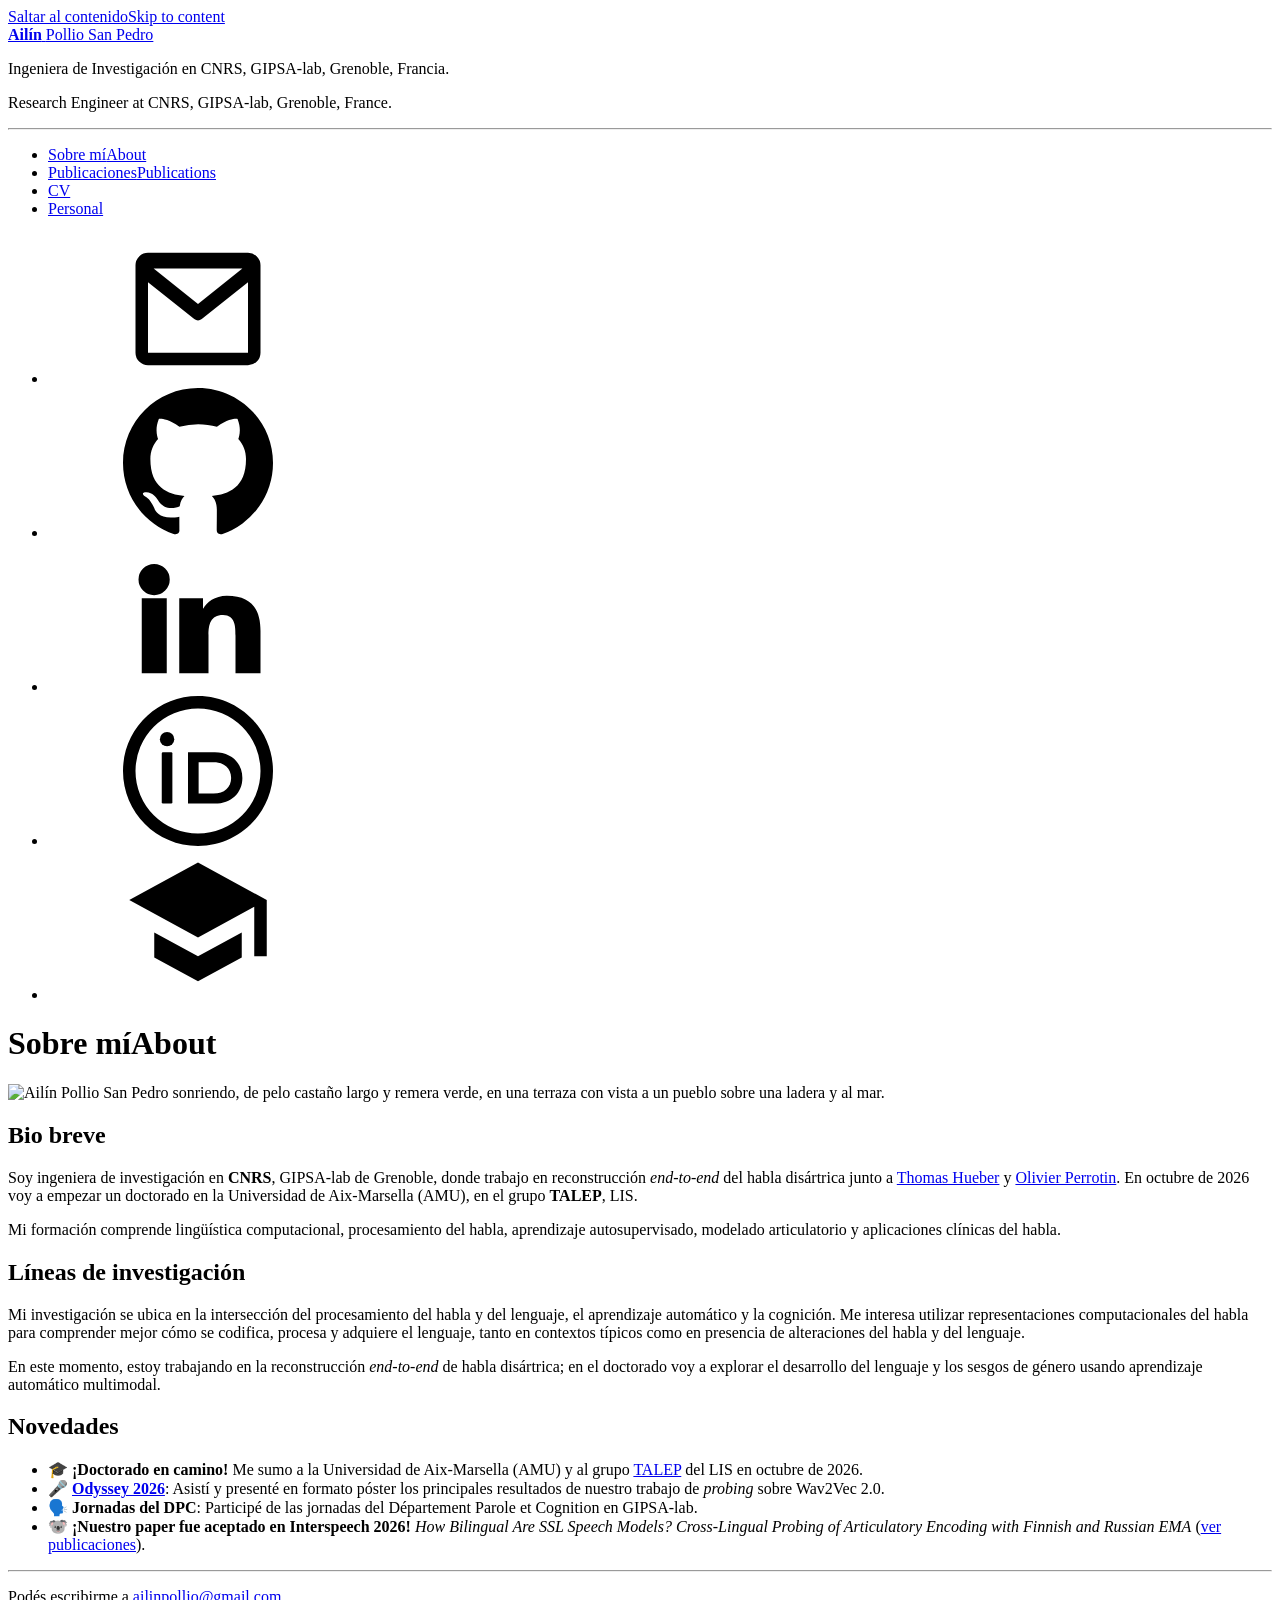
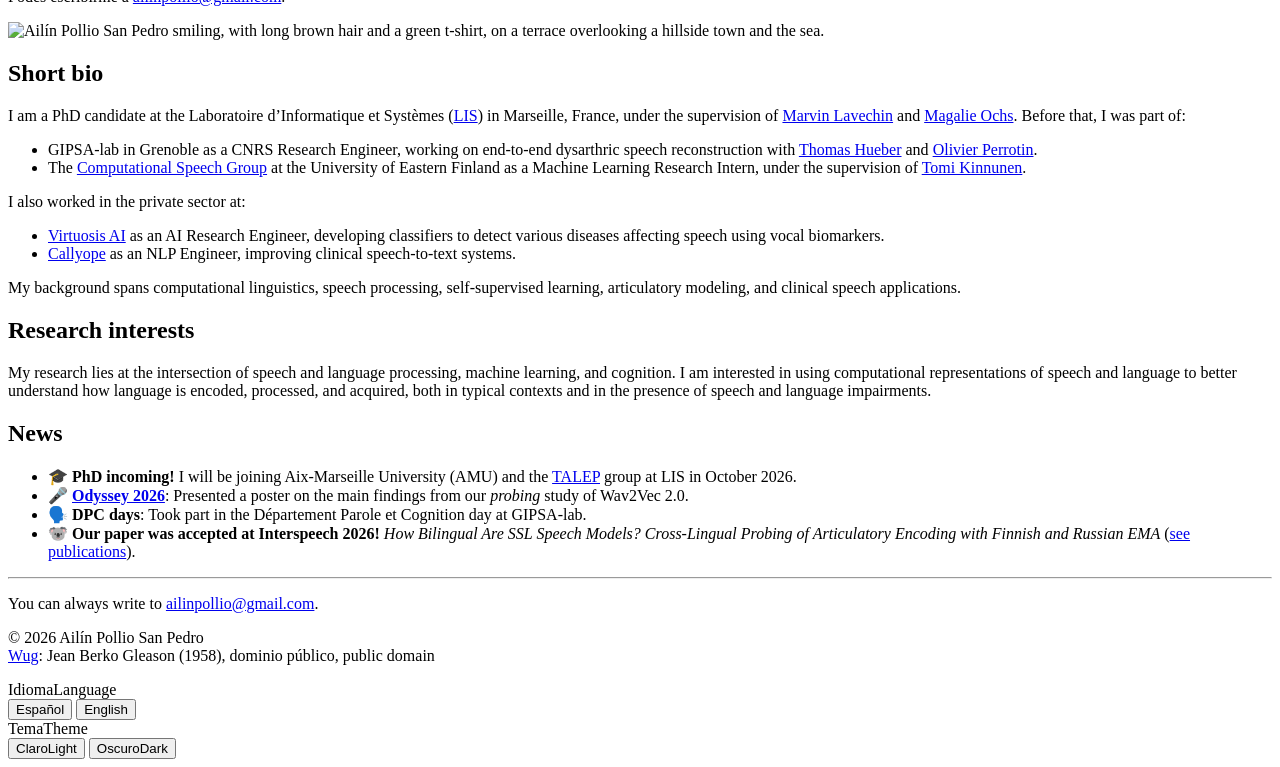
==== index.html @ 66e45747 "Update bio" ====
<!doctype html>
<html lang="es" data-lang="es">
<head>
<meta charset="utf-8">
<meta name="viewport" content="width=device-width, initial-scale=1">
<title data-es="Ailín Pollio San Pedro" data-en="Ailín Pollio San Pedro">Ailín Pollio San Pedro</title>
<meta name="description"
      data-es="Ingeniera de investigación en el CNRS (GIPSA-lab, Grenoble). Trabajo en procesamiento del habla, modelos autosupervisados y lingüística clínica."
      data-en="Research engineer at CNRS (GIPSA-lab, Grenoble). I work on speech processing, self-supervised models and clinical linguistics."
      content="Ingeniera de investigación en el CNRS (GIPSA-lab, Grenoble). Trabajo en procesamiento del habla, modelos autosupervisados y lingüística clínica.">
<link rel="icon" href="assets/img/favicon.svg" type="image/svg+xml">

<meta property="og:type" content="website">
<meta property="og:title" content="Ailín Pollio San Pedro">
<meta property="og:description" content="Ingeniera de investigación en el CNRS (GIPSA-lab, Grenoble). Trabajo en procesamiento del habla, modelos autosupervisados y lingüística clínica.">
<meta property="og:url" content="https://ailinpollio.github.io/">
<meta name="twitter:card" content="summary">

<link rel="canonical" href="https://ailinpollio.github.io/">

<script type="application/ld+json">
{
  "@context": "https://schema.org",
  "@type": "Person",
  "name": "Ailín Pollio San Pedro",
  "alternateName": ["Ailin Pollio San Pedro", "Ailín Pollio", "Pollio San Pedro, A."],
  "url": "https://ailinpollio.github.io/",
  "image": "https://ailinpollio.github.io/assets/img/portrait.jpg",
  "jobTitle": "Research Engineer",
  "email": "mailto:ailinpollio@gmail.com",
  "worksFor": {
    "@type": "Organization",
    "name": "CNRS — GIPSA-lab",
    "url": "https://www.gipsa-lab.grenoble-inp.fr/"
  },
  "alumniOf": [
    { "@type": "CollegeOrUniversity", "name": "University of Groningen" },
    { "@type": "CollegeOrUniversity", "name": "University of Eastern Finland" },
    { "@type": "CollegeOrUniversity", "name": "Ghent University" },
    { "@type": "CollegeOrUniversity", "name": "Universidad Nacional de Mar del Plata" }
  ],
  "knowsAbout": [
    "Speech processing", "Self-supervised learning", "Computational linguistics",
    "Articulatory modeling", "Clinical linguistics", "Machine learning"
  ],
  "knowsLanguage": ["Spanish", "English", "Italian"],
  "sameAs": [
    "https://orcid.org/0009-0009-9778-3104",
    "https://scholar.google.com/citations?user=HS0ACQoAAAAJ",
    "https://linkedin.com/in/ailin-pollio",
    "https://github.com/ailinpollio",
    "https://www.researchgate.net/profile/Ailin-Pollio-San-Pedro"
  ]
}
</script>

<link rel="preload" href="assets/fonts/junicode-regular.woff2" as="font" type="font/woff2" crossorigin>
<link rel="preload" href="assets/fonts/junicode-bold.woff2" as="font" type="font/woff2" crossorigin>
<link rel="stylesheet" href="assets/css/tokens.css">
<link rel="stylesheet" href="assets/css/site.css">

<script>
(function(){try{
  var t=localStorage.getItem("ailin:theme");
  if(t==="light"||t==="dark")document.documentElement.setAttribute("data-theme",t);
  var l=localStorage.getItem("ailin:lang");
  if(l!=="es"&&l!=="en"){
    l=(navigator.language||"es").toLowerCase().indexOf("en")===0?"en":"es";
  }
  document.documentElement.setAttribute("data-lang",l);
  document.documentElement.setAttribute("lang",l);
}catch(e){}})();
</script>
</head>
<body>

<a class="skip-link" href="#main"><span lang="es">Saltar al contenido</span><span lang="en">Skip to content</span></a>

<svg width="0" height="0" style="position:absolute" aria-hidden="true" focusable="false">
  <symbol id="i-mail" viewBox="0 0 24 24"><path d="M2 5a2 2 0 0 1 2-2h16a2 2 0 0 1 2 2v14a2 2 0 0 1-2 2H4a2 2 0 0 1-2-2V5Zm2.9.5L12 11.2l7.1-5.7H4.9ZM20 7.7l-7.4 5.9a1 1 0 0 1-1.2 0L4 7.7V19h16V7.7Z"/></symbol>
  <symbol id="i-github" viewBox="0 0 16 16"><path d="M8 0C3.58 0 0 3.58 0 8c0 3.54 2.29 6.53 5.47 7.59.4.07.55-.17.55-.38 0-.19-.01-.82-.01-1.49-2.01.37-2.53-.49-2.69-.94-.09-.23-.48-.94-.82-1.13-.28-.15-.68-.52-.01-.53.63-.01 1.08.58 1.23.82.72 1.21 1.87.87 2.33.66.07-.52.28-.87.51-1.07-1.78-.2-3.64-.89-3.64-3.95 0-.87.31-1.59.82-2.15-.08-.2-.36-1.02.08-2.12 0 0 .67-.21 2.2.82a7.6 7.6 0 0 1 2-.27c.68 0 1.36.09 2 .27 1.53-1.04 2.2-.82 2.2-.82.44 1.1.16 1.92.08 2.12.51.56.82 1.27.82 2.15 0 3.07-1.87 3.75-3.65 3.95.29.25.54.73.54 1.48 0 1.07-.01 1.93-.01 2.2 0 .21.15.46.55.38A8.01 8.01 0 0 0 16 8c0-4.42-3.58-8-8-8Z"/></symbol>
  <symbol id="i-linkedin" viewBox="0 0 24 24"><path d="M4.98 3.5a2.5 2.5 0 1 1 0 5 2.5 2.5 0 0 1 0-5ZM3 9h4v12H3V9Zm6 0h3.8v1.64h.05c.53-1 1.83-2.06 3.76-2.06C20.7 8.58 22 10.9 22 14.24V21h-4v-6.02c0-1.44-.03-3.29-2-3.29-2.01 0-2.32 1.57-2.32 3.19V21H9V9Z"/></symbol>
  <symbol id="i-orcid" viewBox="0 0 24 24"><path d="M12 0C5.37 0 0 5.37 0 12s5.37 12 12 12 12-5.37 12-12S18.63 0 12 0Zm0 2a10 10 0 1 1 0 20 10 10 0 0 1 0-20Z"/><rect x="6.2" y="9" width="1.7" height="8.2" rx=".2"/><circle cx="7.05" cy="6.9" r="1.15"/><path d="M10.4 9h4.3c2.6 0 4.4 1.7 4.4 4.1s-1.8 4.1-4.4 4.1h-4.3V9Zm1.7 1.6v5h2.4c1.7 0 2.8-1 2.8-2.5s-1.1-2.5-2.8-2.5h-2.4Z"/></symbol>
  <symbol id="i-scholar" viewBox="0 0 24 24"><path d="M12 2 1 8l11 6 9-4.91V17h2V8L12 2ZM5 13.18v4L12 21l7-3.82v-4L12 17l-7-3.82Z"/></symbol>
</svg>

<div class="shell">

  <aside class="rail">
    <a class="rail__mark" href="index.html">
      <b>Ailín</b>&nbsp;<span>Pollio San Pedro</span>
    </a>
    <p class="rail__role" lang="es">Ingeniera de Investigación en CNRS, GIPSA-lab, Grenoble, Francia.</p>
    <p class="rail__role" lang="en">Research Engineer at CNRS, GIPSA-lab, Grenoble, France.</p>

    <hr class="rail__rule">

    <nav class="nav" data-aria-es="Principal" data-aria-en="Main" aria-label="Principal">
      <ul>
        <li><a href="index.html"><span lang="es">Sobre mí</span><span lang="en">About</span></a></li>
        <li><a href="publications.html"><span lang="es">Publicaciones</span><span lang="en">Publications</span></a></li>
        <li><a href="cv.html">CV</a></li>
        <li><a href="personal.html">Personal</a></li>
      </ul>
    </nav>

    <ul class="social">
      <li><a href="mailto:ailinpollio@gmail.com" aria-label="Email">
        <svg aria-hidden="true"><use href="#i-mail"></use></svg></a></li>
      <li><a href="https://github.com/ailinpollio" rel="me noopener" aria-label="GitHub">
        <svg aria-hidden="true"><use href="#i-github"></use></svg></a></li>
      <li><a href="https://linkedin.com/in/ailin-pollio" rel="me noopener" aria-label="LinkedIn">
        <svg aria-hidden="true"><use href="#i-linkedin"></use></svg></a></li>
      <li><a href="https://orcid.org/0009-0009-9778-3104" rel="me noopener" aria-label="ORCID">
        <svg aria-hidden="true"><use href="#i-orcid"></use></svg></a></li>
      <li><a href="https://scholar.google.com/citations?user=HS0ACQoAAAAJ&hl=es" rel="me noopener" aria-label="Google Scholar">
        <svg aria-hidden="true"><use href="#i-scholar"></use></svg></a></li>
    </ul>
  </aside>

  <main class="content" id="main">

    <h1 class="visually-hidden"><span lang="es">Sobre mí</span><span lang="en">About</span></h1>

    <div lang="es">

      <img class="portrait" src="assets/img/portrait.jpg" width="800" height="1000"
           alt="Ailín Pollio San Pedro sonriendo, de pelo castaño largo y remera verde,
                en una terraza con vista a un pueblo sobre una ladera y al mar.">

      <h2 class="section-label">Bio breve</h2>

      <p>
        Soy ingeniera de investigación en <strong>CNRS</strong>,
        GIPSA-lab de Grenoble, donde trabajo en reconstrucción
        <em>end-to-end</em> del habla disártrica junto a
        <a href="https://www.gipsa-lab.grenoble-inp.fr/~thomas.hueber/index_en.html"
           rel="noopener">Thomas Hueber</a> y
        <a href="https://www.gipsa-lab.grenoble-inp.fr/~olivier.perrotin/"
           rel="noopener">Olivier Perrotin</a>. En octubre de 2026 voy a empezar un
        doctorado en la Universidad de Aix-Marsella (AMU), en el grupo
        <strong>TALEP</strong>, LIS.
      </p>

      <p>
        Mi formación comprende lingüística computacional, procesamiento
        del habla, aprendizaje autosupervisado, modelado articulatorio y
        aplicaciones clínicas del habla.
      </p>

      <h2 class="section-label">Líneas de investigación</h2>

      <p>
        Mi investigación se ubica en la intersección  del procesamiento del habla 
        y del lenguaje, el aprendizaje automático y la cognición. Me interesa utilizar 
        representaciones computacionales del habla para comprender 
        mejor cómo se codifica, procesa y adquiere el lenguaje, tanto en contextos 
        típicos como en presencia de alteraciones del habla y del lenguaje.
      </p>

      <p>
        En este momento, estoy trabajando en la reconstrucción <em>end-to-end</em> de habla
        disártrica; en el doctorado voy a explorar el desarrollo del lenguaje y
        los sesgos de género usando aprendizaje automático multimodal.
      </p>

      <h2 class="section-label">Novedades</h2>

      <ul class="news">
        <li>
          <span class="news__mark" aria-hidden="true">🎓</span>
          <span>
            <strong>¡Doctorado en camino!</strong> Me sumo a la Universidad de
            Aix-Marsella (AMU) y al grupo
            <a href="https://talep.lis-lab.fr" rel="noopener">TALEP</a> del LIS
            en octubre de 2026.
          </span>
        </li>
        <li>
          <span class="news__mark" aria-hidden="true">🎤</span>
          <span>
            <strong><a href="https://odyssey2026.inesc-id.pt" rel="noopener">Odyssey
            2026</a></strong>: Asistí y presenté en formato póster los principales
            resultados de nuestro trabajo de <em>probing</em> sobre Wav2Vec 2.0.
          </span>
        </li>
        <li>
          <span class="news__mark" aria-hidden="true">🗣️</span>
          <span>
            <strong>Jornadas del DPC</strong>: Participé de las jornadas del
            Département Parole et Cognition en GIPSA-lab.
          </span>
        </li>
        <li>
          <span class="news__mark" aria-hidden="true">🐨</span>
          <span>
            <strong>¡Nuestro paper fue aceptado en Interspeech 2026!</strong>
            <em>How Bilingual Are SSL Speech Models? Cross-Lingual Probing of
            Articulatory Encoding with Finnish and Russian EMA</em>
            (<a href="publications.html">ver publicaciones</a>).
          </span>
        </li>
        
      </ul>

      <hr class="section-rule">

      <p>
        Podés escribirme a
        <a href="mailto:ailinpollio@gmail.com">ailinpollio@gmail.com</a>.
      </p>

    </div>

    <div lang="en">

      <img class="portrait" src="assets/img/portrait.jpg" width="800" height="1000"
           alt="Ailín Pollio San Pedro smiling, with long brown hair and a green
                t-shirt, on a terrace overlooking a hillside town and the sea.">

      <h2 class="section-label">Short bio</h2>

      <p>
        I am a PhD candidate at the Laboratoire d’Informatique et Systèmes
        (<a href="https://www.lis-lab.fr/" rel="noopener">LIS</a>) in Marseille,
        France, under the supervision of
        <a href="https://marvinlvn.github.io/" rel="noopener">Marvin Lavechin</a> and
        <a href="https://pageperso.lis-lab.fr/magalie.ochs/" rel="noopener">Magalie Ochs</a>.
        Before that, I was part of:
      </p>

      <ul>
        <li>
          GIPSA-lab in Grenoble as a CNRS Research Engineer, working on end-to-end
          dysarthric speech reconstruction with
          <a href="https://www.gipsa-lab.grenoble-inp.fr/~thomas.hueber/index_en.html"
             rel="noopener">Thomas Hueber</a> and
          <a href="https://www.gipsa-lab.grenoble-inp.fr/~olivier.perrotin/"
             rel="noopener">Olivier Perrotin</a>.
        </li>
        <li>
          The <a href="https://sites.uef.fi/speech/" rel="noopener">Computational
          Speech Group</a> at the University of Eastern Finland as a Machine Learning
          Research Intern, under the supervision of
          <a href="https://cs.uef.fi/pages/tkinnu/webpage/" rel="noopener">Tomi Kinnunen</a>.
        </li>
      </ul>

      <p>I also worked in the private sector at:</p>

      <ul>
        <li>
          <a href="https://www.virtuosis.ai/" rel="noopener">Virtuosis AI</a> as an
          AI Research Engineer, developing classifiers to detect various diseases
          affecting speech using vocal biomarkers.
        </li>
        <li>
          <a href="https://www.callyope.com/" rel="noopener">Callyope</a> as an NLP
          Engineer, improving clinical speech-to-text systems.
        </li>
      </ul>

      <p>
        My background spans computational linguistics, speech processing,
        self-supervised learning, articulatory modeling, and clinical speech
        applications.
      </p>

      <h2 class="section-label">Research interests</h2>

      <p>
        My research lies at the intersection of speech and language processing, 
        machine learning, and cognition. I am interested in using computational 
        representations of speech and language to better understand how language 
        is encoded, processed, and acquired, both in typical contexts and in the 
        presence of speech and language impairments.
      </p>


      <h2 class="section-label">News</h2>

      <ul class="news">
        <li>
          <span class="news__mark" aria-hidden="true">🎓</span>
          <span>
            <strong>PhD incoming!</strong> I will be joining Aix-Marseille
            University (AMU) and the
            <a href="https://talep.lis-lab.fr" rel="noopener">TALEP</a> group at
            LIS in October 2026.
          </span>
        </li>
        <li>
          <span class="news__mark" aria-hidden="true">🎤</span>
          <span>
            <strong><a href="https://odyssey2026.inesc-id.pt" rel="noopener">Odyssey
            2026</a></strong>: Presented a poster on the main findings from our
            <em>probing</em> study of Wav2Vec 2.0.
          </span>
        </li>
        <li>
          <span class="news__mark" aria-hidden="true">🗣️</span>
          <span>
            <strong>DPC days</strong>: Took part in the Département Parole et
            Cognition day at GIPSA-lab.
          </span>
        </li>
        <li>
          <span class="news__mark" aria-hidden="true">🐨</span>
          <span>
            <strong>Our paper was accepted at Interspeech 2026!</strong>
            <em>How Bilingual Are SSL Speech Models? Cross-Lingual Probing of
            Articulatory Encoding with Finnish and Russian EMA</em>
            (<a href="publications.html">see publications</a>).
          </span>
        </li>
      </ul>

      <hr class="section-rule">

      <p>
        You can always write to
        <a href="mailto:ailinpollio@gmail.com">ailinpollio@gmail.com</a>.
      </p>

    </div>

  </main>

  <footer class="site-footer">
    <p>
      © <span id="year">2026</span> Ailín Pollio San Pedro<br>
      <span class="credit">
        <a href="https://commons.wikimedia.org/wiki/File:WugTest.png" rel="noopener">Wug</a>:
        Jean Berko Gleason (1958)<span lang="es">, dominio público</span><span lang="en">, public domain</span>
      </span>
    </p>

    <div class="controls">
      <div class="control">
        <span class="control__label" id="lbl-lang">
          <span lang="es">Idioma</span><span lang="en">Language</span>
        </span>
        <div class="switch" data-switch="lang" role="group" aria-labelledby="lbl-lang">
          <button type="button" data-value="es" aria-pressed="true">Español</button>
          <button type="button" data-value="en" aria-pressed="false">English</button>
        </div>
      </div>

      <div class="control">
        <span class="control__label" id="lbl-theme">
          <span lang="es">Tema</span><span lang="en">Theme</span>
        </span>
        <div class="switch" data-switch="theme" role="group" aria-labelledby="lbl-theme">
          <button type="button" data-value="light" aria-pressed="true">
            <span lang="es">Claro</span><span lang="en">Light</span>
          </button>
          <button type="button" data-value="dark" aria-pressed="false">
            <span lang="es">Oscuro</span><span lang="en">Dark</span>
          </button>
        </div>
      </div>
    </div>
  </footer>

</div>

<script src="assets/js/site.js" defer></script>
<script>document.getElementById("year").textContent = new Date().getFullYear();</script>
</body>
</html>
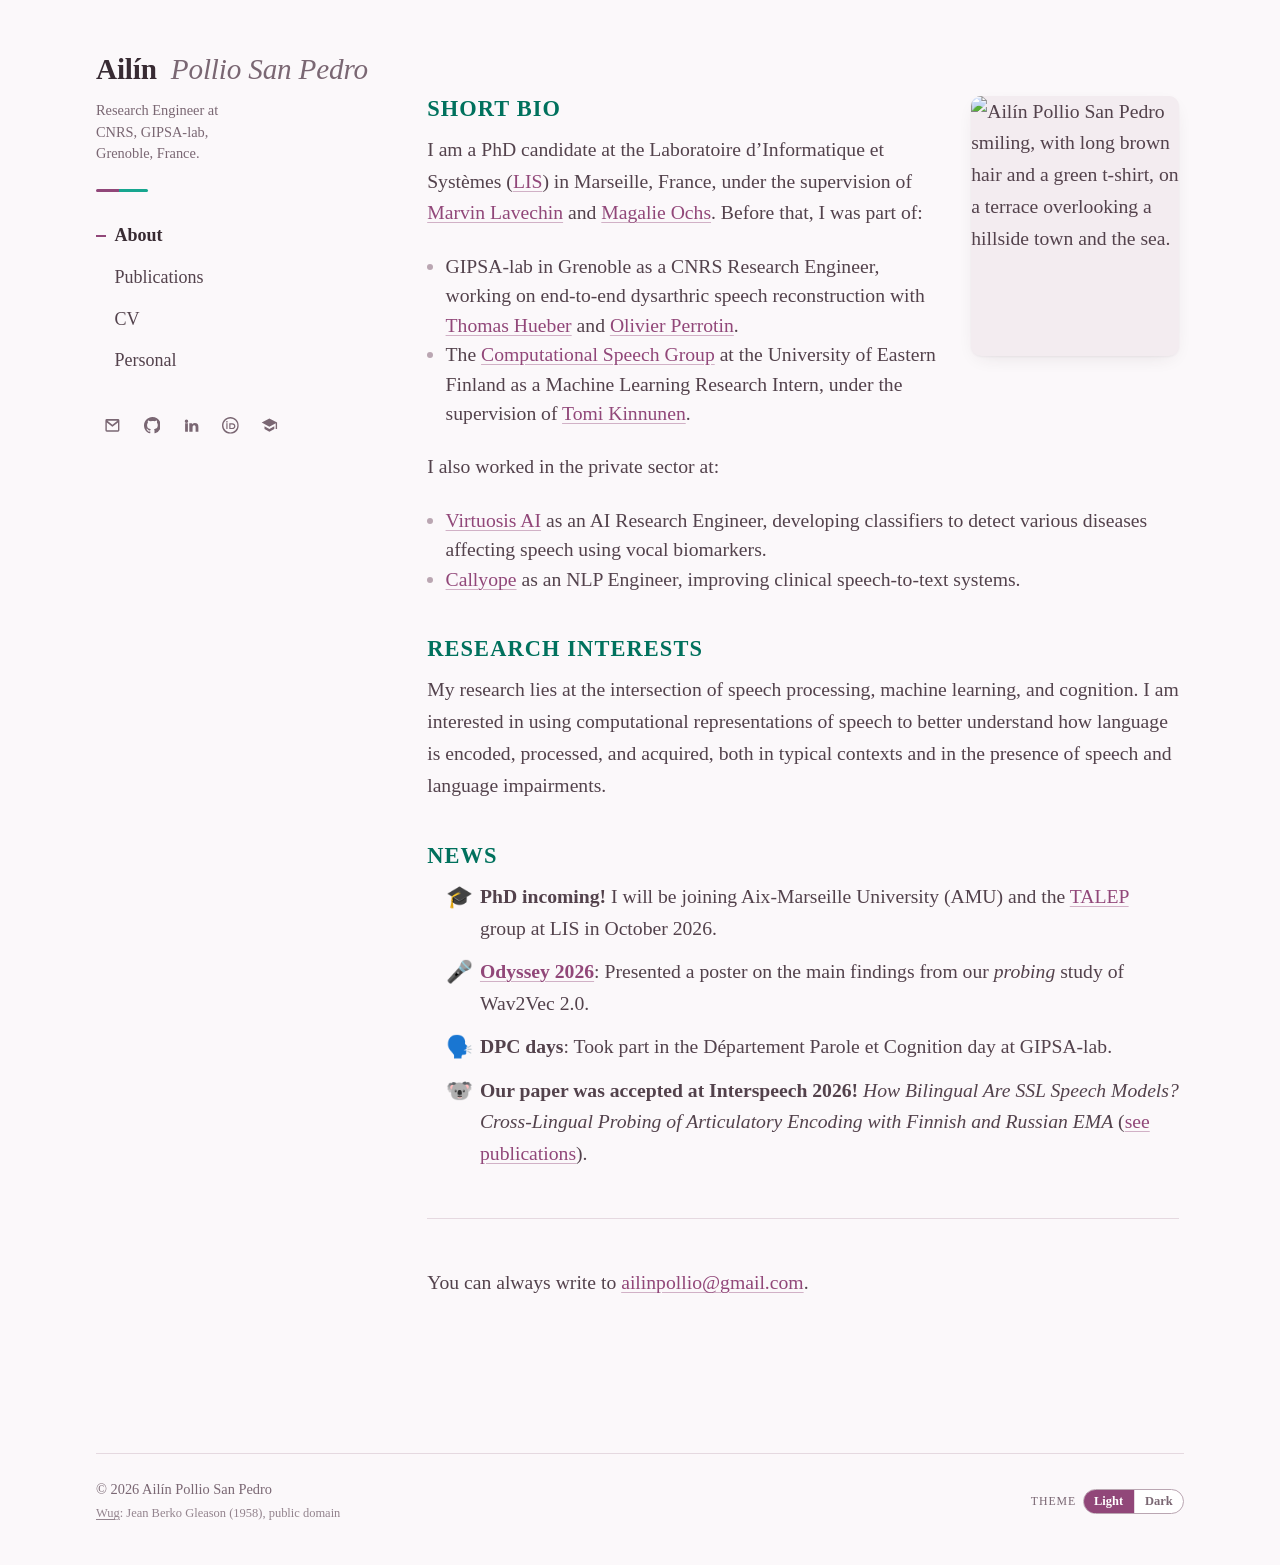
==== commit eecb3910: "Keep only the English version and tighten bio lists" ====
--- a/index.html
+++ b/index.html
@@ -1,18 +1,19 @@
 <!doctype html>
-<html lang="es" data-lang="es">
+<html lang="en" data-lang="en">
 <head>
 <meta charset="utf-8">
 <meta name="viewport" content="width=device-width, initial-scale=1">
-<title data-es="Ailín Pollio San Pedro" data-en="Ailín Pollio San Pedro">Ailín Pollio San Pedro</title>
+<!-- [ES] title: Ailín Pollio San Pedro -->
+<title data-en="Ailín Pollio San Pedro">Ailín Pollio San Pedro</title>
+<!-- [ES] description: Ingeniera de investigación en el CNRS (GIPSA-lab, Grenoble). Trabajo en procesamiento del habla, modelos autosupervisados y lingüística clínica. -->
 <meta name="description"
-      data-es="Ingeniera de investigación en el CNRS (GIPSA-lab, Grenoble). Trabajo en procesamiento del habla, modelos autosupervisados y lingüística clínica."
       data-en="Research engineer at CNRS (GIPSA-lab, Grenoble). I work on speech processing, self-supervised models and clinical linguistics."
-      content="Ingeniera de investigación en el CNRS (GIPSA-lab, Grenoble). Trabajo en procesamiento del habla, modelos autosupervisados y lingüística clínica.">
+      content="Research engineer at CNRS (GIPSA-lab, Grenoble). I work on speech processing, self-supervised models and clinical linguistics.">
 <link rel="icon" href="assets/img/favicon.svg" type="image/svg+xml">
 
 <meta property="og:type" content="website">
 <meta property="og:title" content="Ailín Pollio San Pedro">
-<meta property="og:description" content="Ingeniera de investigación en el CNRS (GIPSA-lab, Grenoble). Trabajo en procesamiento del habla, modelos autosupervisados y lingüística clínica.">
+<meta property="og:description" content="Research engineer at CNRS (GIPSA-lab, Grenoble). I work on speech processing, self-supervised models and clinical linguistics.">
 <meta property="og:url" content="https://ailinpollio.github.io/">
 <meta name="twitter:card" content="summary">
 
@@ -63,10 +64,13 @@
 (function(){try{
   var t=localStorage.getItem("ailin:theme");
   if(t==="light"||t==="dark")document.documentElement.setAttribute("data-theme",t);
+  /* [ES] Language detection, disabled: the site is English-only for now.
   var l=localStorage.getItem("ailin:lang");
   if(l!=="es"&&l!=="en"){
     l=(navigator.language||"es").toLowerCase().indexOf("en")===0?"en":"es";
   }
+  */
+  var l="en";
   document.documentElement.setAttribute("data-lang",l);
   document.documentElement.setAttribute("lang",l);
 }catch(e){}})();
@@ -74,7 +78,7 @@
 </head>
 <body>
 
-<a class="skip-link" href="#main"><span lang="es">Saltar al contenido</span><span lang="en">Skip to content</span></a>
+<a class="skip-link" href="#main"><!-- [ES] <span lang="es">Saltar al contenido</span> --><span lang="en">Skip to content</span></a>
 
 <svg width="0" height="0" style="position:absolute" aria-hidden="true" focusable="false">
   <symbol id="i-mail" viewBox="0 0 24 24"><path d="M2 5a2 2 0 0 1 2-2h16a2 2 0 0 1 2 2v14a2 2 0 0 1-2 2H4a2 2 0 0 1-2-2V5Zm2.9.5L12 11.2l7.1-5.7H4.9ZM20 7.7l-7.4 5.9a1 1 0 0 1-1.2 0L4 7.7V19h16V7.7Z"/></symbol>
@@ -90,15 +94,16 @@
     <a class="rail__mark" href="index.html">
       <b>Ailín</b>&nbsp;<span>Pollio San Pedro</span>
     </a>
-    <p class="rail__role" lang="es">Ingeniera de Investigación en CNRS, GIPSA-lab, Grenoble, Francia.</p>
+    <!-- [ES] <p class="rail__role" lang="es">Ingeniera de Investigación en CNRS, GIPSA-lab, Grenoble, Francia.</p> -->
     <p class="rail__role" lang="en">Research Engineer at CNRS, GIPSA-lab, Grenoble, France.</p>
 
     <hr class="rail__rule">
 
-    <nav class="nav" data-aria-es="Principal" data-aria-en="Main" aria-label="Principal">
+    <!-- [ES] aria-label: Principal -->
+    <nav class="nav" data-aria-en="Main" aria-label="Main">
       <ul>
-        <li><a href="index.html"><span lang="es">Sobre mí</span><span lang="en">About</span></a></li>
-        <li><a href="publications.html"><span lang="es">Publicaciones</span><span lang="en">Publications</span></a></li>
+        <li><a href="index.html"><!-- [ES] <span lang="es">Sobre mí</span> --><span lang="en">About</span></a></li>
+        <li><a href="publications.html"><!-- [ES] <span lang="es">Publicaciones</span> --><span lang="en">Publications</span></a></li>
         <li><a href="cv.html">CV</a></li>
         <li><a href="personal.html">Personal</a></li>
       </ul>
@@ -120,9 +125,9 @@
 
   <main class="content" id="main">
 
-    <h1 class="visually-hidden"><span lang="es">Sobre mí</span><span lang="en">About</span></h1>
-
-    <div lang="es">
+    <h1 class="visually-hidden"><!-- [ES] <span lang="es">Sobre mí</span> --><span lang="en">About</span></h1>
+
+    <!-- [ES] <div lang="es">
 
       <img class="portrait" src="assets/img/portrait.jpg" width="800" height="1000"
            alt="Ailín Pollio San Pedro sonriendo, de pelo castaño largo y remera verde,
@@ -210,7 +215,7 @@
         <a href="mailto:ailinpollio@gmail.com">ailinpollio@gmail.com</a>.
       </p>
 
-    </div>
+    </div> -->
 
     <div lang="en">
 
@@ -229,7 +234,7 @@
         Before that, I was part of:
       </p>
 
-      <ul>
+      <ul class="bio-list">
         <li>
           GIPSA-lab in Grenoble as a CNRS Research Engineer, working on end-to-end
           dysarthric speech reconstruction with
@@ -248,7 +253,7 @@
 
       <p>I also worked in the private sector at:</p>
 
-      <ul>
+      <ul class="bio-list">
         <li>
           <a href="https://www.virtuosis.ai/" rel="noopener">Virtuosis AI</a> as an
           AI Research Engineer, developing classifiers to detect various diseases
@@ -260,18 +265,12 @@
         </li>
       </ul>
 
-      <p>
-        My background spans computational linguistics, speech processing,
-        self-supervised learning, articulatory modeling, and clinical speech
-        applications.
-      </p>
-
       <h2 class="section-label">Research interests</h2>
 
       <p>
-        My research lies at the intersection of speech and language processing, 
+        My research lies at the intersection of speech processing, 
         machine learning, and cognition. I am interested in using computational 
-        representations of speech and language to better understand how language 
+        representations of speech to better understand how language 
         is encoded, processed, and acquired, both in typical contexts and in the 
         presence of speech and language impairments.
       </p>
@@ -331,12 +330,12 @@
       © <span id="year">2026</span> Ailín Pollio San Pedro<br>
       <span class="credit">
         <a href="https://commons.wikimedia.org/wiki/File:WugTest.png" rel="noopener">Wug</a>:
-        Jean Berko Gleason (1958)<span lang="es">, dominio público</span><span lang="en">, public domain</span>
+        Jean Berko Gleason (1958)<!-- [ES] <span lang="es">, dominio público</span> --><span lang="en">, public domain</span>
       </span>
     </p>
 
     <div class="controls">
-      <div class="control">
+      <!-- [ES] <div class="control">
         <span class="control__label" id="lbl-lang">
           <span lang="es">Idioma</span><span lang="en">Language</span>
         </span>
@@ -344,18 +343,18 @@
           <button type="button" data-value="es" aria-pressed="true">Español</button>
           <button type="button" data-value="en" aria-pressed="false">English</button>
         </div>
-      </div>
+      </div> -->
 
       <div class="control">
         <span class="control__label" id="lbl-theme">
-          <span lang="es">Tema</span><span lang="en">Theme</span>
+          <!-- [ES] <span lang="es">Tema</span> --><span lang="en">Theme</span>
         </span>
         <div class="switch" data-switch="theme" role="group" aria-labelledby="lbl-theme">
           <button type="button" data-value="light" aria-pressed="true">
-            <span lang="es">Claro</span><span lang="en">Light</span>
+            <!-- [ES] <span lang="es">Claro</span> --><span lang="en">Light</span>
           </button>
           <button type="button" data-value="dark" aria-pressed="false">
-            <span lang="es">Oscuro</span><span lang="en">Dark</span>
+            <!-- [ES] <span lang="es">Oscuro</span> --><span lang="en">Dark</span>
           </button>
         </div>
       </div>
--- a/assets/css/tokens.css
+++ b/assets/css/tokens.css
@@ -0,0 +1,146 @@
+@font-face {
+  font-family: "Junicode";
+  src: url("../fonts/junicode-regular.woff2") format("woff2");
+  font-weight: 400; font-style: normal; font-display: swap;
+}
+@font-face {
+  font-family: "Junicode";
+  src: url("../fonts/junicode-italic.woff2") format("woff2");
+  font-weight: 400; font-style: italic; font-display: swap;
+}
+@font-face {
+  font-family: "Junicode";
+  src: url("../fonts/junicode-bold.woff2") format("woff2");
+  font-weight: 700; font-style: normal; font-display: swap;
+}
+@font-face {
+  font-family: "Junicode";
+  src: url("../fonts/junicode-bolditalic.woff2") format("woff2");
+  font-weight: 700; font-style: italic; font-display: swap;
+}
+
+:root {
+
+  --font-display: "Junicode", "Iowan Old Style", Georgia, "Times New Roman", serif;
+  --font-body: var(--font-display);
+  --font-ui: var(--font-display);
+  --font-mono: ui-monospace, "SF Mono", SFMono-Regular, Menlo, monospace;
+
+  --display-tracking: -0.006em;
+  --body-leading: 1.62;
+
+  --body-size: calc(var(--step-0) * 1.09);
+
+  --plum: #914779;
+  --slate: #53424C;
+  --mauve: #BAA6B2;
+  --pine: #00715D;
+  --jade: #17A68F;
+
+  --bg: #FBF8FA;
+  --bg-sunken: #F3ECF0;
+  --surface: #FFFFFF;
+
+  --ink: #53424C;
+  --ink-strong: #382B33;
+  --ink-muted: #7A6773;
+
+  --link: #914779;
+  --link-hover: #6E3459;
+  --accent: #00715D;
+  --accent-quiet: #17A68F;
+
+  --rule: #E5D9E0;
+  --rule-strong: #BAA6B2;
+  --chip-bg: #F3E9EF;
+  --chip-ink: #6E3459;
+
+  --on-fill: #FFFFFF;
+  --fill: #914779;
+  --focus: #00715D;
+
+  --shadow: 0 1px 2px rgb(56 43 51 / .05), 0 6px 20px -8px rgb(56 43 51 / .14);
+  --selection: #F2D9E8;
+
+  --shell: 74rem;
+  --measure: 47rem;
+  --rail: 17.5rem;
+  --gap: clamp(1.75rem, 4vw, 4.5rem);
+  --pad-x: clamp(1.25rem, 5vw, 3rem);
+  --radius: 4px;
+  --radius-lg: 10px;
+
+  --step--1: clamp(0.84rem, 0.82rem + 0.10vw, 0.90rem);
+  --step-0:  clamp(1.03rem, 1.00rem + 0.16vw, 1.13rem);
+  --step-1:  clamp(1.22rem, 1.16rem + 0.30vw, 1.42rem);
+  --step-2:  clamp(1.48rem, 1.36rem + 0.58vw, 1.86rem);
+  --step-3:  clamp(1.80rem, 1.58rem + 1.05vw, 2.55rem);
+  --step-4:  clamp(2.20rem, 1.80rem + 1.95vw, 3.60rem);
+
+  color-scheme: light;
+}
+
+@media (prefers-color-scheme: dark) {
+  :root:not([data-theme="light"]) {
+    --bg: #221B20;
+    --bg-sunken: #2C242A;
+    --surface: #2C242A;
+
+    --ink: #EFE6EB;
+    --ink-strong: #FFFFFF;
+    --ink-muted: #BAA6B2;
+
+    --link: #D890BE;
+    --link-hover: #EDB4D6;
+    --accent: #17A68F;
+    --accent-quiet: #17A68F;
+
+    --rule: #3D323A;
+    --rule-strong: #574853;
+    --chip-bg: #382E35;
+    --chip-ink: #E8C3DA;
+
+    --on-fill: #1B1418;
+    --fill: #D890BE;
+    --focus: #17A68F;
+
+    --shadow: 0 1px 2px rgb(0 0 0 / .30), 0 8px 24px -10px rgb(0 0 0 / .55);
+    --selection: #4A2C40;
+
+    color-scheme: dark;
+  }
+}
+
+:root[data-theme="dark"] {
+  --bg: #221B20;
+  --bg-sunken: #2C242A;
+  --surface: #2C242A;
+
+  --ink: #EFE6EB;
+  --ink-strong: #FFFFFF;
+  --ink-muted: #BAA6B2;
+
+  --link: #D890BE;
+  --link-hover: #EDB4D6;
+  --accent: #17A68F;
+  --accent-quiet: #17A68F;
+
+  --rule: #3D323A;
+  --rule-strong: #574853;
+  --chip-bg: #382E35;
+  --chip-ink: #E8C3DA;
+
+  --on-fill: #1B1418;
+  --fill: #D890BE;
+  --focus: #17A68F;
+
+  --shadow: 0 1px 2px rgb(0 0 0 / .30), 0 8px 24px -10px rgb(0 0 0 / .55);
+  --selection: #4A2C40;
+
+  color-scheme: dark;
+}
+
+/* [ES]
+:root[data-lang="en"] [lang="es"] { display: none; }
+:root[data-lang="es"] [lang="en"] { display: none; }
+*/
--- a/assets/css/site.css
+++ b/assets/css/site.css
@@ -0,0 +1,812 @@
+*, *::before, *::after { box-sizing: border-box; }
+
+html {
+  -webkit-text-size-adjust: 100%;
+  scroll-behavior: smooth;
+}
+@media (prefers-reduced-motion: reduce) {
+  html { scroll-behavior: auto; }
+  *, *::before, *::after {
+    animation-duration: .001ms !important;
+    transition-duration: .001ms !important;
+  }
+}
+
+body {
+  margin: 0;
+  background: var(--bg);
+  color: var(--ink);
+  font-family: var(--font-body);
+  font-size: var(--body-size);
+  line-height: var(--body-leading);
+  font-synthesis-weight: none;
+  text-rendering: optimizeLegibility;
+  -webkit-font-smoothing: antialiased;
+}
+
+::selection { background: var(--selection); color: var(--ink-strong); }
+
+:where(a):focus-visible,
+:where(button):focus-visible,
+:where(summary):focus-visible {
+  outline: 2px solid var(--focus);
+  outline-offset: 3px;
+  border-radius: 2px;
+}
+
+img { max-width: 100%; height: auto; display: block; }
+
+.skip-link {
+  position: absolute;
+  left: -999px;
+  top: .5rem;
+  z-index: 100;
+  padding: .55rem 1rem;
+  background: var(--fill);
+  color: var(--on-fill);
+  border-radius: var(--radius);
+  font-family: var(--font-ui);
+}
+.skip-link:focus { left: .5rem; }
+
+.visually-hidden {
+  position: absolute; width: 1px; height: 1px;
+  padding: 0; margin: -1px; overflow: hidden;
+  clip-path: inset(50%); white-space: nowrap;
+}
+
+.shell {
+  max-width: var(--shell);
+  margin-inline: auto;
+  padding-inline: var(--pad-x);
+  display: grid;
+  grid-template-columns: var(--rail) minmax(0, 1fr);
+  gap: var(--gap);
+  align-items: start;
+}
+
+.rail {
+  position: sticky;
+  top: 0;
+  padding-block: clamp(2.5rem, 6vh, 4.5rem) 2rem;
+  max-height: 100vh;
+  overflow-y: auto;
+  overscroll-behavior: contain;
+}
+
+.content {
+  min-width: 0;
+  padding-block: clamp(2.5rem, 6vh, 4.5rem) 5rem;
+  max-width: var(--measure);
+}
+
+@media (max-width: 60rem) {
+  .shell { grid-template-columns: minmax(0, 1fr); gap: 0; }
+  .rail {
+    position: static;
+    max-height: none;
+    overflow: visible;
+    padding-block: 2rem 1.25rem;
+    border-bottom: 1px solid var(--rule);
+  }
+  .content { padding-block: 2rem 3.5rem; max-width: none; }
+}
+
+.rail__mark {
+  display: inline-flex;
+  align-items: baseline;
+  gap: .12em;
+  text-decoration: none;
+  color: var(--ink-strong);
+  font-family: var(--font-display);
+  font-size: var(--step-2);
+  line-height: 1.08;
+  letter-spacing: var(--display-tracking);
+}
+.rail__mark b { font-weight: 700; }
+.rail__mark span {
+  font-weight: 400;
+  color: var(--ink-muted);
+  font-style: italic;
+}
+.rail__mark:hover b { color: var(--link); }
+
+.rail__role {
+  margin: .7rem 0 0;
+  font-family: var(--font-ui);
+  font-size: var(--step--1);
+  line-height: 1.5;
+  color: var(--ink-muted);
+  max-width: 22ch;
+}
+
+.rail__rule {
+  width: 3.25rem;
+  height: 3px;
+  margin: 1.5rem 0;
+  border: 0;
+  background: linear-gradient(90deg, var(--plum) 0 45%, var(--accent-quiet) 45% 100%);
+  border-radius: 2px;
+}
+
+.nav ul {
+  list-style: none;
+  margin: 0;
+  padding: 0;
+  display: flex;
+  flex-direction: column;
+  gap: .1rem;
+}
+.nav a {
+  display: block;
+  padding: .34rem 0;
+  font-family: var(--font-ui);
+  font-size: var(--step-0);
+  color: var(--ink);
+  text-decoration: none;
+  position: relative;
+  padding-left: 1.15rem;
+  transition: color .16s ease;
+}
+.nav a::before {
+  content: "";
+  position: absolute;
+  left: 0;
+  top: 50%;
+  translate: 0 -50%;
+  width: 0;
+  height: 2px;
+  background: var(--accent-quiet);
+  transition: width .18s ease;
+}
+.nav a:hover { color: var(--link); }
+.nav a:hover::before { width: .6rem; }
+.nav a[aria-current="page"] {
+  color: var(--ink-strong);
+  font-weight: 700;
+}
+.nav a[aria-current="page"]::before { width: .6rem; background: var(--plum); }
+
+@media (max-width: 60rem) {
+  .nav ul { flex-direction: row; flex-wrap: wrap; gap: 0 1.5rem; }
+  .nav a { padding-left: 0; }
+  .nav a::before { left: 0; top: auto; bottom: .12rem; translate: none; }
+  .rail__rule { margin: 1.1rem 0; }
+  .rail__role { max-width: 46ch; }
+}
+
+.social {
+  display: flex;
+  flex-wrap: wrap;
+  gap: .35rem;
+  margin-top: 1.75rem;
+  padding: 0;
+  list-style: none;
+}
+.social a {
+  display: grid;
+  place-items: center;
+  width: 2.1rem;
+  height: 2.1rem;
+  border-radius: 50%;
+  color: var(--ink-muted);
+  border: 1px solid transparent;
+  transition: color .16s ease, border-color .16s ease, background .16s ease;
+}
+.social a:hover {
+  color: var(--link);
+  border-color: var(--rule-strong);
+  background: var(--surface);
+}
+.social svg { width: 1.05rem; height: 1.05rem; fill: currentColor; }
+
+.content :where(h1, h2, h3, h4) {
+  font-family: var(--font-display);
+  color: var(--ink-strong);
+  letter-spacing: var(--display-tracking);
+  line-height: 1.14;
+  text-wrap: balance;
+  font-weight: 700;
+}
+
+h1.page-title {
+  font-size: var(--step-4);
+  margin: 0 0 .35em;
+}
+.page-lede {
+  font-size: var(--step-1);
+  line-height: 1.5;
+  color: var(--ink);
+  margin: 0 0 2.5rem;
+  max-width: 38ch;
+  text-wrap: pretty;
+}
+.page-lede em {
+  font-style: normal;
+  background-image: linear-gradient(transparent 62%, color-mix(in srgb, var(--accent-quiet) 34%, transparent) 62%);
+  background-repeat: no-repeat;
+}
+
+.content :where(h2) {
+  font-size: var(--step-2);
+  margin: 3.25rem 0 1rem;
+}
+.content :where(h3) {
+  font-size: var(--step-1);
+  margin: 2rem 0 .5rem;
+}
+.content p { margin: 0 0 1.15em; text-wrap: pretty; }
+
+.content :where(a) {
+  color: var(--link);
+  text-decoration: underline;
+  text-decoration-thickness: 1px;
+  text-underline-offset: .16em;
+  text-decoration-color: color-mix(in srgb, var(--link) 40%, transparent);
+  transition: color .15s ease, text-decoration-color .15s ease;
+}
+.content :where(a:hover) {
+  color: var(--link-hover);
+  text-decoration-color: currentColor;
+}
+
+.content ul, .content ol { padding-left: 1.15rem; margin: 0 0 1.15em; }
+.content li { margin-bottom: .35em; }
+.content .bio-list li { margin-bottom: 0; line-height: 1.5; }
+.content li::marker { color: var(--rule-strong); }
+
+blockquote {
+  margin: 1.75rem 0;
+  padding: .15rem 0 .15rem 1.25rem;
+  border-left: 3px solid var(--accent-quiet);
+  color: var(--ink-muted);
+  font-style: italic;
+}
+
+hr.section-rule {
+  border: 0;
+  border-top: 1px solid var(--rule);
+  margin: 3rem 0;
+}
+
+.section-label {
+  font-family: var(--font-display);
+  font-size: var(--step-1);
+  font-weight: 700;
+
+  letter-spacing: .05em;
+  line-height: 1.2;
+  text-transform: uppercase;
+  color: var(--accent);
+
+  margin: 2.6rem 0 .7rem;
+  text-wrap: balance;
+}
+
+.content > div > .section-label:first-child { margin-top: 2.5rem; }
+
+.cv-block:has(+ .section-label),
+.facts li:last-child { border-bottom: 0; }
+
+.section-label + h2 { margin-top: 0; }
+
+.section-label--soft {
+  text-transform: none;
+  letter-spacing: 0;
+  font-style: italic;
+  font-weight: 400;
+
+  font-size: calc(var(--step-1) * 1.12);
+}
+
+.btn {
+  display: inline-flex;
+  align-items: center;
+  gap: .5rem;
+  padding: .58rem 1.05rem;
+  font-family: var(--font-ui);
+  font-size: var(--step--1);
+  font-weight: 700;
+  border-radius: var(--radius);
+  border: 1px solid var(--fill);
+  background: var(--fill);
+  color: var(--on-fill);
+  text-decoration: none;
+  cursor: pointer;
+  transition: filter .16s ease, transform .16s ease;
+}
+
+.btn:hover {
+  filter: brightness(1.08);
+  transform: translateY(-1px);
+  color: var(--on-fill);
+}
+.btn--ghost {
+  background: transparent;
+  color: var(--link);
+  border-color: var(--rule-strong);
+}
+.btn--ghost:hover {
+  border-color: var(--link);
+  background: var(--surface);
+  color: var(--link-hover);
+}
+.btn svg { width: 1em; height: 1em; fill: currentColor; }
+
+.chip {
+  display: inline-flex;
+  align-items: center;
+  gap: .3rem;
+  padding: .16rem .55rem;
+  border-radius: 999px;
+  background: var(--chip-bg);
+  color: var(--chip-ink);
+  font-family: var(--font-ui);
+  font-size: .78rem;
+  font-weight: 700;
+  letter-spacing: .02em;
+  text-decoration: none;
+  white-space: nowrap;
+}
+a.chip:hover { background: var(--rule-strong); color: var(--ink-strong); }
+
+.portrait {
+  float: right;
+  width: min(38%, 13rem);
+  margin: 0 0 1.25rem 1.75rem;
+  border-radius: var(--radius-lg);
+  box-shadow: var(--shadow);
+  aspect-ratio: 4 / 5;
+  object-fit: cover;
+  background: var(--bg-sunken);
+}
+@media (max-width: 34rem) {
+  .portrait { float: none; width: 11rem; margin: 0 0 1.5rem; }
+}
+
+.news {
+  list-style: none;
+  padding: 0;
+  margin: 0 0 1.15em;
+  display: grid;
+  gap: .7rem;
+}
+.news li {
+  display: grid;
+  grid-template-columns: 1.6rem minmax(0, 1fr);
+  gap: .55rem;
+  margin: 0;
+}
+.news__mark {
+  font-size: 1.1em;
+  line-height: 1.5;
+
+  font-family: "Apple Color Emoji", "Segoe UI Emoji", "Noto Color Emoji", sans-serif;
+}
+
+.facts {
+  list-style: none;
+  padding: 0;
+  margin: 0;
+  display: grid;
+  gap: .1rem;
+}
+.facts li {
+  display: grid;
+  grid-template-columns: 8.5rem minmax(0, 1fr);
+  gap: 1rem;
+  padding: .38rem 0;
+  border-bottom: 1px solid var(--rule);
+  margin: 0;
+}
+.facts dt, .facts .facts__key {
+  font-family: var(--font-ui);
+  font-size: var(--step--1);
+  font-weight: 700;
+  color: var(--ink-muted);
+  letter-spacing: .02em;
+}
+@media (max-width: 34rem) {
+  .facts li { grid-template-columns: 1fr; gap: .1rem; }
+}
+
+.filters {
+  display: flex;
+  flex-wrap: wrap;
+  gap: .4rem;
+  margin: 0 0 2.25rem;
+  padding: 0;
+  border: 0;
+}
+.filters legend { padding: 0; margin: 0 0 .6rem; }
+.filter {
+  font-family: var(--font-ui);
+  font-size: var(--step--1);
+  font-weight: 700;
+  padding: .32rem .8rem;
+  border-radius: 999px;
+  border: 1px solid var(--rule-strong);
+  background: transparent;
+  color: var(--ink-muted);
+  cursor: pointer;
+  transition: all .15s ease;
+}
+.filter:hover { color: var(--link); border-color: var(--link); }
+.filter[aria-pressed="true"] {
+  background: var(--fill);
+  border-color: var(--fill);
+  color: var(--on-fill);
+}
+
+.pub-year {
+  display: grid;
+  grid-template-columns: 4.25rem minmax(0, 1fr);
+  gap: 1.5rem;
+  padding-top: 1.6rem;
+  border-top: 1px solid var(--rule);
+  margin-top: 1.6rem;
+}
+.pub-year:first-of-type { border-top: 0; padding-top: 0; margin-top: 0; }
+.pub-year > h2 {
+  margin: 0;
+  font-size: var(--step-1);
+  color: var(--ink-muted);
+  font-variant-numeric: lining-nums tabular-nums;
+  position: sticky;
+  top: 1.5rem;
+  align-self: start;
+  font-weight: 400;
+}
+
+.pub-list { list-style: none; margin: 0; padding: 0; display: grid; gap: 1.9rem; }
+
+.pub { margin: 0; position: relative; }
+.pub__title {
+  font-family: var(--font-display);
+  font-size: var(--step-1);
+  font-weight: 700;
+  line-height: 1.25;
+  margin: 0 0 .3rem;
+  color: var(--ink-strong);
+  letter-spacing: var(--display-tracking);
+  text-wrap: pretty;
+}
+.pub__title a { color: inherit; text-decoration: none; }
+.pub__title a:hover {
+  color: var(--link);
+  text-decoration: underline;
+  text-decoration-thickness: 1px;
+  text-underline-offset: .16em;
+}
+.pub__authors {
+  margin: 0 0 .2rem;
+  font-size: var(--step--1);
+  line-height: 1.55;
+  color: var(--ink);
+}
+.pub__authors .me {
+  font-weight: 700;
+  color: var(--ink-strong);
+  border-bottom: 2px solid var(--accent-quiet);
+}
+.pub__venue {
+  margin: 0 0 .65rem;
+  font-size: var(--step--1);
+  color: var(--ink-muted);
+}
+.pub__venue em { color: var(--ink); font-style: italic; }
+.pub__links {
+  display: flex;
+  flex-wrap: wrap;
+  gap: .35rem;
+  list-style: none;
+  padding: 0;
+  margin: 0;
+}
+.pub__links li { margin: 0; }
+
+@media (max-width: 34rem) {
+  .pub-year { grid-template-columns: 1fr; gap: .9rem; }
+  .pub-year > h2 { position: static; }
+}
+
+.empty-state {
+  padding: 2.5rem 0;
+  color: var(--ink-muted);
+  font-style: italic;
+}
+
+.cv-block {
+  display: grid;
+  grid-template-columns: 8.5rem minmax(0, 1fr);
+  gap: 1.5rem;
+  padding: .9rem 0;
+  border-bottom: 1px solid var(--rule);
+  line-height: 1.45;
+}
+.cv-block:last-child { border-bottom: 0; }
+.cv-block__when {
+  font-family: var(--font-ui);
+  font-size: var(--step--1);
+  color: var(--ink-muted);
+  font-variant-numeric: lining-nums tabular-nums;
+  padding-top: .2em;
+  white-space: nowrap;
+}
+.cv-block__what h3 {
+  margin: 0 0 .1rem;
+  font-size: var(--step-0);
+  line-height: 1.25;
+}
+.cv-block__where {
+  margin: 0 0 .3rem;
+  color: var(--ink-muted);
+  font-size: var(--step--1);
+}
+.cv-block__what p:last-child { margin-bottom: 0; }
+.cv-block__what ul { margin: .3rem 0 0; }
+.cv-block__what li { margin-bottom: .12rem; }
+.cv-block__what p:last-child { margin-bottom: 0; }
+
+@media (max-width: 34rem) {
+  .cv-block { grid-template-columns: 1fr; gap: .3rem; }
+}
+
+.skill-grid {
+  display: grid;
+  grid-template-columns: repeat(auto-fit, minmax(16rem, 1fr));
+  gap: 1.1rem 2rem;
+  margin: .6rem 0 0;
+  padding: 0;
+  list-style: none;
+}
+.skill-grid > li { margin: 0; }
+
+.skill-grid h3 {
+  margin: 0 0 .1rem;
+  font-size: var(--step--1);
+  font-weight: 700;
+  letter-spacing: .08em;
+  text-transform: uppercase;
+  color: var(--accent);
+  line-height: 1.3;
+}
+.skill-grid p {
+  margin: 0;
+  font-size: var(--step-0);
+  line-height: 1.45;
+  color: var(--ink);
+}
+
+.site-footer {
+  grid-column: 1 / -1;
+  border-top: 1px solid var(--rule);
+  padding: 1.5rem 0 2.5rem;
+  display: flex;
+  flex-wrap: wrap;
+  gap: 1rem 2rem;
+  align-items: center;
+  justify-content: space-between;
+  font-family: var(--font-ui);
+  font-size: var(--step--1);
+  color: var(--ink-muted);
+}
+.site-footer p { margin: 0; }
+.credit { font-size: .78rem; opacity: .8; }
+.site-footer a { color: var(--ink-muted); text-decoration: underline; text-underline-offset: .15em; }
+.site-footer a:hover { color: var(--link); }
+
+.controls {
+  display: flex;
+  flex-wrap: wrap;
+  gap: .75rem 1.25rem;
+  align-items: center;
+}
+.control {
+  display: inline-flex;
+  align-items: center;
+  gap: .4rem;
+}
+.control > .control__label {
+  font-size: .74rem;
+  letter-spacing: .08em;
+  text-transform: uppercase;
+  color: var(--ink-muted);
+}
+.switch {
+  display: inline-flex;
+  border: 1px solid var(--rule-strong);
+  border-radius: 999px;
+  overflow: hidden;
+  background: var(--surface);
+}
+.switch button {
+  border: 0;
+  background: transparent;
+  color: var(--ink-muted);
+  font-family: inherit;
+  font-size: .78rem;
+  font-weight: 700;
+  padding: .25rem .65rem;
+  cursor: pointer;
+  transition: background .15s ease, color .15s ease;
+}
+.switch button:hover { color: var(--link); }
+.switch button[aria-pressed="true"] {
+  background: var(--fill);
+  color: var(--on-fill);
+}
+.switch button + button { border-left: 1px solid var(--rule); }
+
+.dev-note {
+  font-size: .74rem;
+  font-style: italic;
+  color: var(--ink-muted);
+  opacity: .85;
+}
+
+.films,
+.photo-grid {
+  list-style: none;
+  padding: 0;
+  margin: 0 0 1.5rem;
+  display: grid;
+}
+
+.films      { grid-template-columns: repeat(4, minmax(0, 1fr)); gap: 1rem .7rem; max-width: 36.1rem; }
+.photo-grid { grid-template-columns: repeat(3, minmax(0, 1fr)); gap: .5rem;      max-width: 26.5rem; }
+
+@media (max-width: 34rem) {
+  .films { grid-template-columns: repeat(2, minmax(0, 1fr)); max-width: none; }
+  .photo-grid { max-width: none; }
+}
+
+.film { margin: 0; }
+.film__link {
+  display: block;
+  text-decoration: none;
+  color: var(--ink);
+}
+.film__poster {
+  width: 100%;
+  height: auto;
+  aspect-ratio: 2 / 3;
+  object-fit: cover;
+  border-radius: var(--radius);
+  display: block;
+  background: var(--bg-sunken);
+}
+.film__link:focus-visible { outline: 2px solid var(--focus); outline-offset: 3px; }
+
+.film__title {
+  display: block;
+  margin-top: .4rem;
+  font-size: var(--step--1);
+  line-height: 1.3;
+}
+.film__link:hover .film__title {
+  color: var(--link);
+  text-decoration: underline;
+  text-underline-offset: .16em;
+}
+.film__meta {
+  display: block;
+  font-size: .78rem;
+  color: var(--ink-muted);
+  font-variant-numeric: lining-nums tabular-nums;
+}
+.photo-grid li { margin: 0; }
+.photo-grid img {
+  width: 100%;
+  height: auto;
+  aspect-ratio: 1;
+  object-fit: cover;
+  border-radius: var(--radius);
+  display: block;
+  background: var(--bg-sunken);
+}
+.photo-grid a:focus-visible { outline: 2px solid var(--focus); outline-offset: 3px; }
+
+.film__poster,
+.photo-grid img {
+  filter: saturate(.45);
+  opacity: .72;
+  transition: filter .28s ease, opacity .28s ease;
+}
+.film__link:hover .film__poster,
+.film__link:focus-visible .film__poster,
+.photo-grid a:hover img,
+.photo-grid a:focus-visible img {
+  filter: saturate(1);
+  opacity: 1;
+}
+
+@media (hover: none) {
+  .film__poster,
+  .photo-grid img { filter: none; opacity: 1; }
+}
+
+.has-wug,
+.has-wug * { cursor: none; }
+
+.has-wug :is(input, textarea, [contenteditable]) { cursor: text; }
+
+.wug {
+  position: fixed;
+  top: 0;
+  left: 0;
+  width: 40px;
+  height: 36px;
+  z-index: 9999;
+  pointer-events: none;
+  opacity: 0;
+  transition: opacity .18s ease;
+  will-change: transform;
+}
+.wug--ready { opacity: 1; }
+
+.wug__bird {
+  position: absolute;
+  inset: 0;
+
+  transform-origin: 46% 84%;
+}
+
+.wug--peck .wug__bird { animation: wug-peck .26s; }
+
+@keyframes wug-peck {
+  0%   { rotate: 0deg;   translate: 0 0;      animation-timing-function: ease-in-out; }
+  12%  { rotate: -8deg;  translate: -1px 0;   animation-timing-function: cubic-bezier(.85,0,.9,.6); }
+  38%  { rotate: 24deg;  translate: 2px 1px;  animation-timing-function: linear; }
+  55%  { rotate: 23deg;  translate: 2px 1px;  animation-timing-function: ease-out; }
+  100% { rotate: 0deg;   translate: 0 0; }
+}
+
+.wug--peck .wug__body,
+.wug--peck .wug__leg-l,
+.wug--peck .wug__leg-r { animation: wug-negativo .26s steps(1, end); }
+
+@keyframes wug-negativo {
+  0%, 37%   { filter: none; }
+  38%, 92%  { filter: invert(1)
+                      drop-shadow( 1px 0 0 #000) drop-shadow(-1px 0 0 #000)
+                      drop-shadow( 0 1px 0 #000) drop-shadow( 0 -1px 0 #000); }
+  93%, 100% { filter: none; }
+}
+
+:root[data-theme="dark"] .wug { filter: invert(1); }
+@media (prefers-color-scheme: dark) {
+  :root:not([data-theme="light"]) .wug { filter: invert(1); }
+}
+
+.wug__body,
+.wug__leg-l,
+.wug__leg-r {
+  position: absolute;
+  inset: 0;
+  width: 100%;
+  height: 100%;
+  object-fit: contain;
+}
+
+.wug__leg-l { transform-origin: 40.1% 82.8%; }
+.wug__leg-r { transform-origin: 62.1% 82.8%; }
+
+.wug__leg-l,
+.wug__leg-r { transition: rotate .2s cubic-bezier(.2, 1.8, .4, 1); }
+
+.wug--flying .wug__leg-l { rotate:  36deg; }
+.wug--flying .wug__leg-r { rotate: -36deg; }
+
+.notfound {
+  min-height: 60vh;
+  display: grid;
+  align-content: center;
+}
+.notfound__code {
+  font-family: var(--font-display);
+  font-size: var(--step-4);
+  color: var(--accent-quiet);
+  margin: 0;
+  line-height: 1;
+}
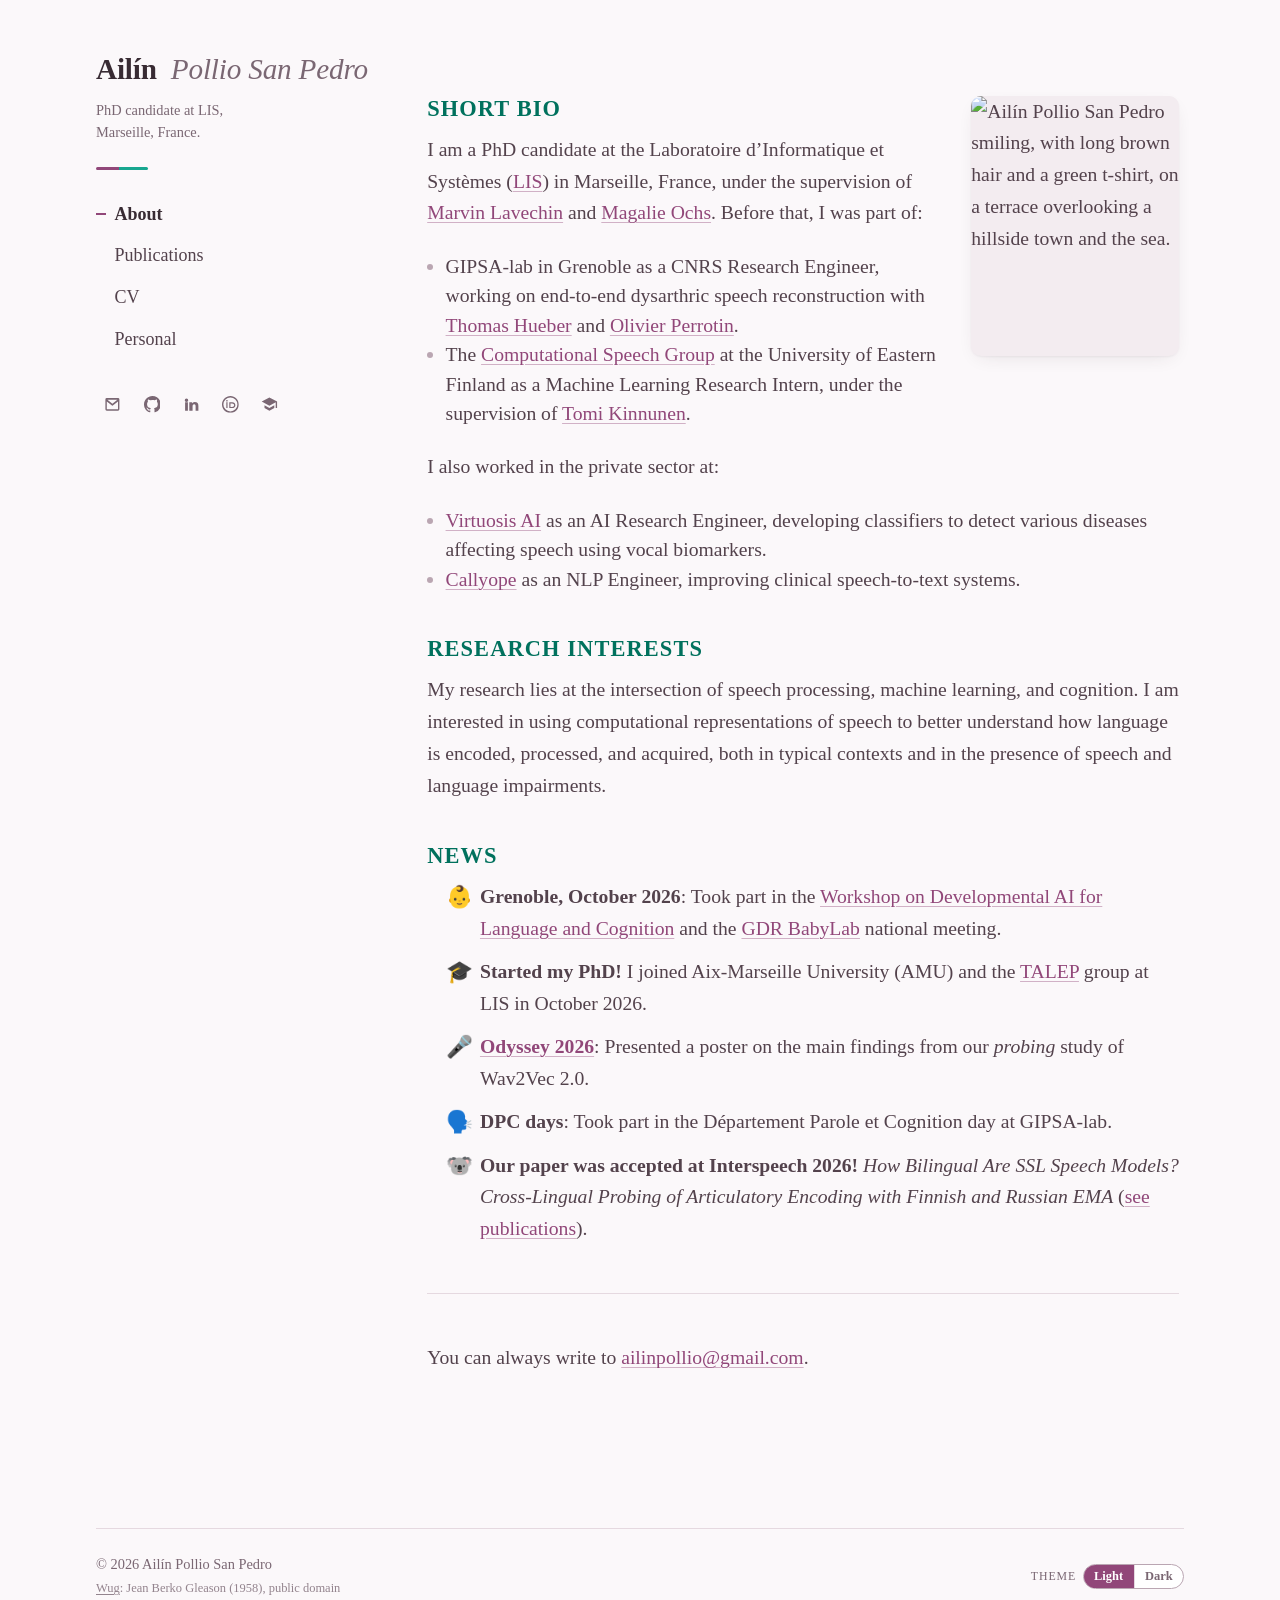
==== commit 93654b25: "Update role, description, Scholar links and news" ====
--- a/index.html
+++ b/index.html
@@ -7,13 +7,13 @@
 <title data-en="Ailín Pollio San Pedro">Ailín Pollio San Pedro</title>
 <!-- [ES] description: Ingeniera de investigación en el CNRS (GIPSA-lab, Grenoble). Trabajo en procesamiento del habla, modelos autosupervisados y lingüística clínica. -->
 <meta name="description"
-      data-en="Research engineer at CNRS (GIPSA-lab, Grenoble). I work on speech processing, self-supervised models and clinical linguistics."
-      content="Research engineer at CNRS (GIPSA-lab, Grenoble). I work on speech processing, self-supervised models and clinical linguistics.">
+      data-en="PhD candidate at LIS (Marseille). I work on speech processing, self-supervised models and language acquisition."
+      content="PhD candidate at LIS (Marseille). I work on speech processing, self-supervised models and language acquisition.">
 <link rel="icon" href="assets/img/favicon.svg" type="image/svg+xml">
 
 <meta property="og:type" content="website">
 <meta property="og:title" content="Ailín Pollio San Pedro">
-<meta property="og:description" content="Research engineer at CNRS (GIPSA-lab, Grenoble). I work on speech processing, self-supervised models and clinical linguistics.">
+<meta property="og:description" content="PhD candidate at LIS (Marseille). I work on speech processing, self-supervised models and language acquisition.">
 <meta property="og:url" content="https://ailinpollio.github.io/">
 <meta name="twitter:card" content="summary">
 
@@ -27,12 +27,12 @@
   "alternateName": ["Ailin Pollio San Pedro", "Ailín Pollio", "Pollio San Pedro, A."],
   "url": "https://ailinpollio.github.io/",
   "image": "https://ailinpollio.github.io/assets/img/portrait.jpg",
-  "jobTitle": "Research Engineer",
+  "jobTitle": "PhD candidate",
   "email": "mailto:ailinpollio@gmail.com",
   "worksFor": {
     "@type": "Organization",
-    "name": "CNRS — GIPSA-lab",
-    "url": "https://www.gipsa-lab.grenoble-inp.fr/"
+    "name": "Laboratoire d'Informatique et Systèmes (LIS)",
+    "url": "https://www.lis-lab.fr/"
   },
   "alumniOf": [
     { "@type": "CollegeOrUniversity", "name": "University of Groningen" },
@@ -95,7 +95,7 @@
       <b>Ailín</b>&nbsp;<span>Pollio San Pedro</span>
     </a>
     <!-- [ES] <p class="rail__role" lang="es">Ingeniera de Investigación en CNRS, GIPSA-lab, Grenoble, Francia.</p> -->
-    <p class="rail__role" lang="en">Research Engineer at CNRS, GIPSA-lab, Grenoble, France.</p>
+    <p class="rail__role" lang="en">PhD candidate at LIS, Marseille, France.</p>
 
     <hr class="rail__rule">
 
@@ -118,7 +118,7 @@
         <svg aria-hidden="true"><use href="#i-linkedin"></use></svg></a></li>
       <li><a href="https://orcid.org/0009-0009-9778-3104" rel="me noopener" aria-label="ORCID">
         <svg aria-hidden="true"><use href="#i-orcid"></use></svg></a></li>
-      <li><a href="https://scholar.google.com/citations?user=HS0ACQoAAAAJ&hl=es" rel="me noopener" aria-label="Google Scholar">
+      <li><a href="https://scholar.google.com/citations?user=HS0ACQoAAAAJ&hl=en" rel="me noopener" aria-label="Google Scholar">
         <svg aria-hidden="true"><use href="#i-scholar"></use></svg></a></li>
     </ul>
   </aside>
@@ -280,10 +280,21 @@
 
       <ul class="news">
         <li>
+          <span class="news__mark" aria-hidden="true">👶</span>
+          <span>
+            <strong>Grenoble, October 2026</strong>: Took part in the
+            <a href="https://gdr-tal.cnrs.fr/workshop-on-developmental-ai-for-language-and-cognition-october-14-15-grenoble-france/"
+               rel="noopener">Workshop on Developmental AI for Language and
+            Cognition</a> and the
+            <a href="https://gdr-babylab.sciencesconf.org" rel="noopener">GDR
+            BabyLab</a> national meeting.
+          </span>
+        </li>
+        <li>
           <span class="news__mark" aria-hidden="true">🎓</span>
           <span>
-            <strong>PhD incoming!</strong> I will be joining Aix-Marseille
-            University (AMU) and the
+            <strong>Started my PhD!</strong> I joined Aix-Marseille University
+            (AMU) and the
             <a href="https://talep.lis-lab.fr" rel="noopener">TALEP</a> group at
             LIS in October 2026.
           </span>
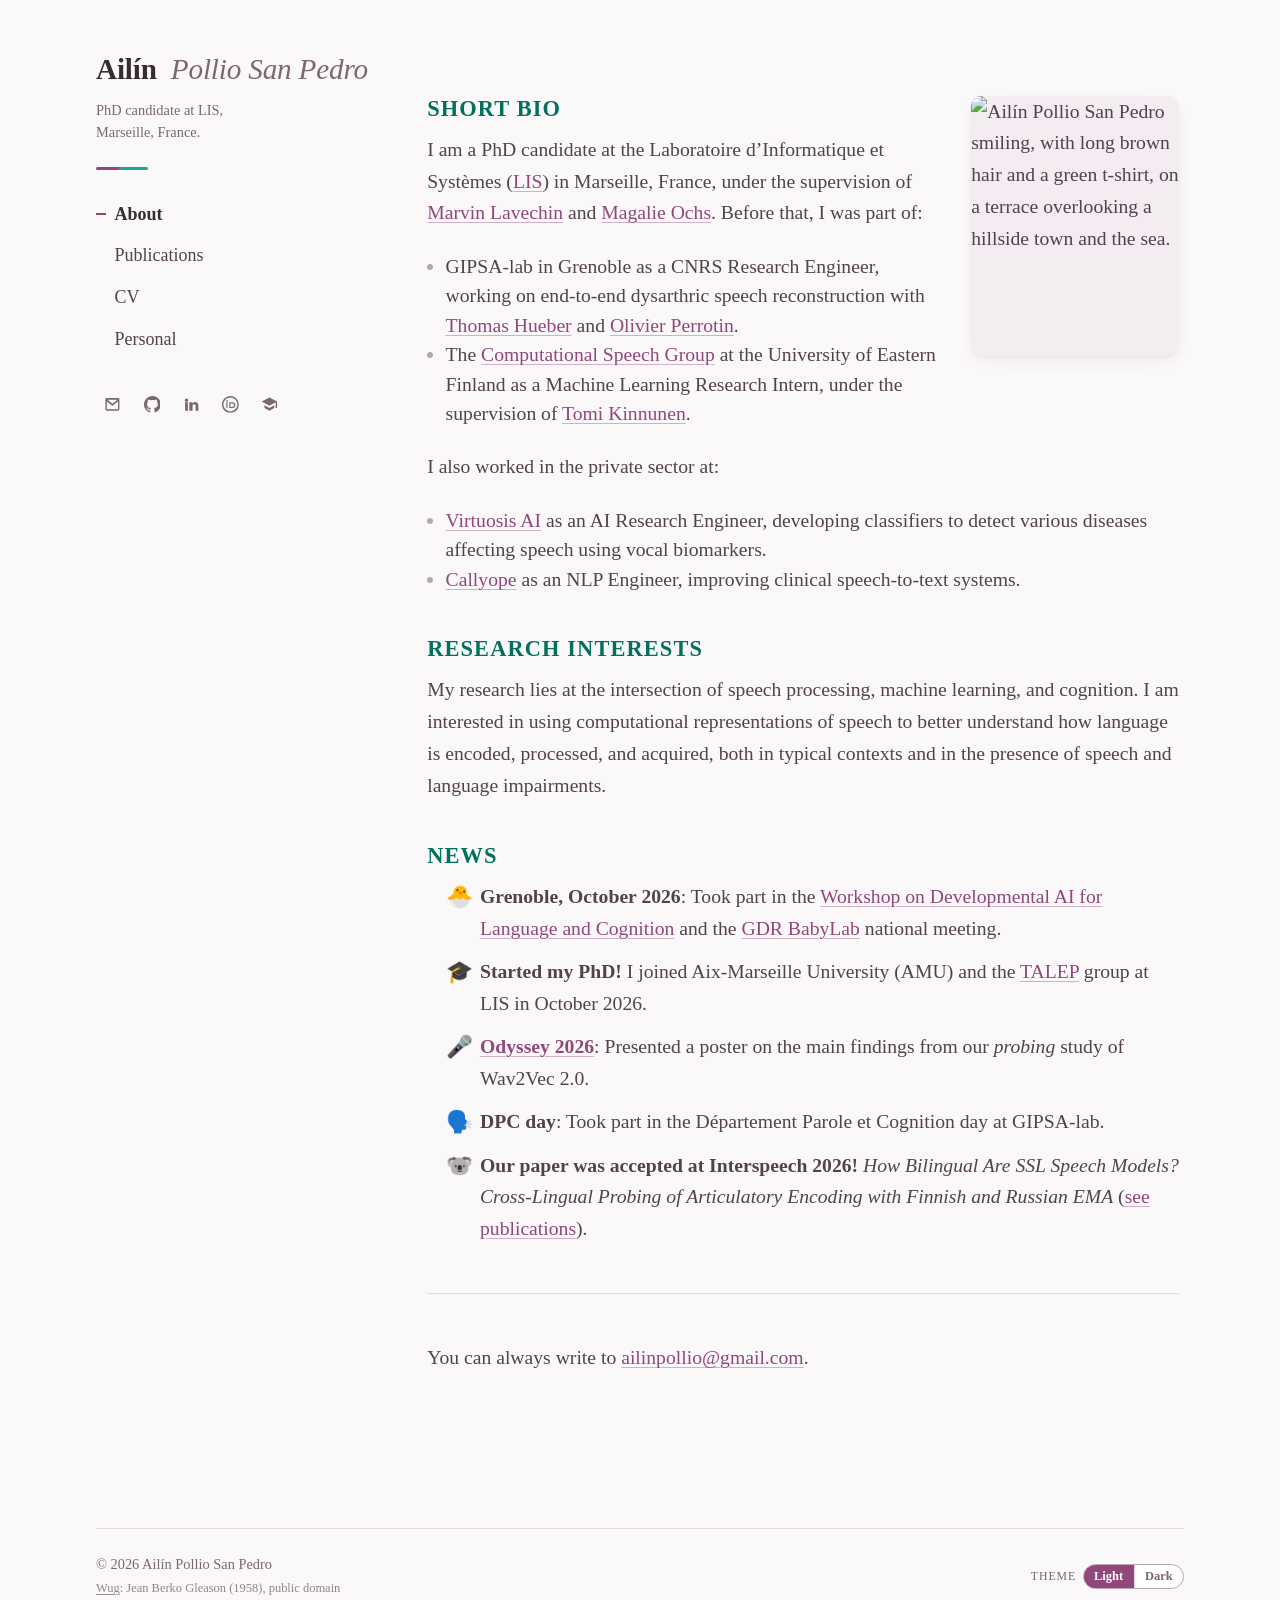
==== commit c6b5db23: "Update emojis" ====
--- a/index.html
+++ b/index.html
@@ -280,7 +280,7 @@
 
       <ul class="news">
         <li>
-          <span class="news__mark" aria-hidden="true">👶</span>
+          <span class="news__mark" aria-hidden="true">🐣</span>
           <span>
             <strong>Grenoble, October 2026</strong>: Took part in the
             <a href="https://gdr-tal.cnrs.fr/workshop-on-developmental-ai-for-language-and-cognition-october-14-15-grenoble-france/"
@@ -310,7 +310,7 @@
         <li>
           <span class="news__mark" aria-hidden="true">🗣️</span>
           <span>
-            <strong>DPC days</strong>: Took part in the Département Parole et
+            <strong>DPC day</strong>: Took part in the Département Parole et
             Cognition day at GIPSA-lab.
           </span>
         </li>
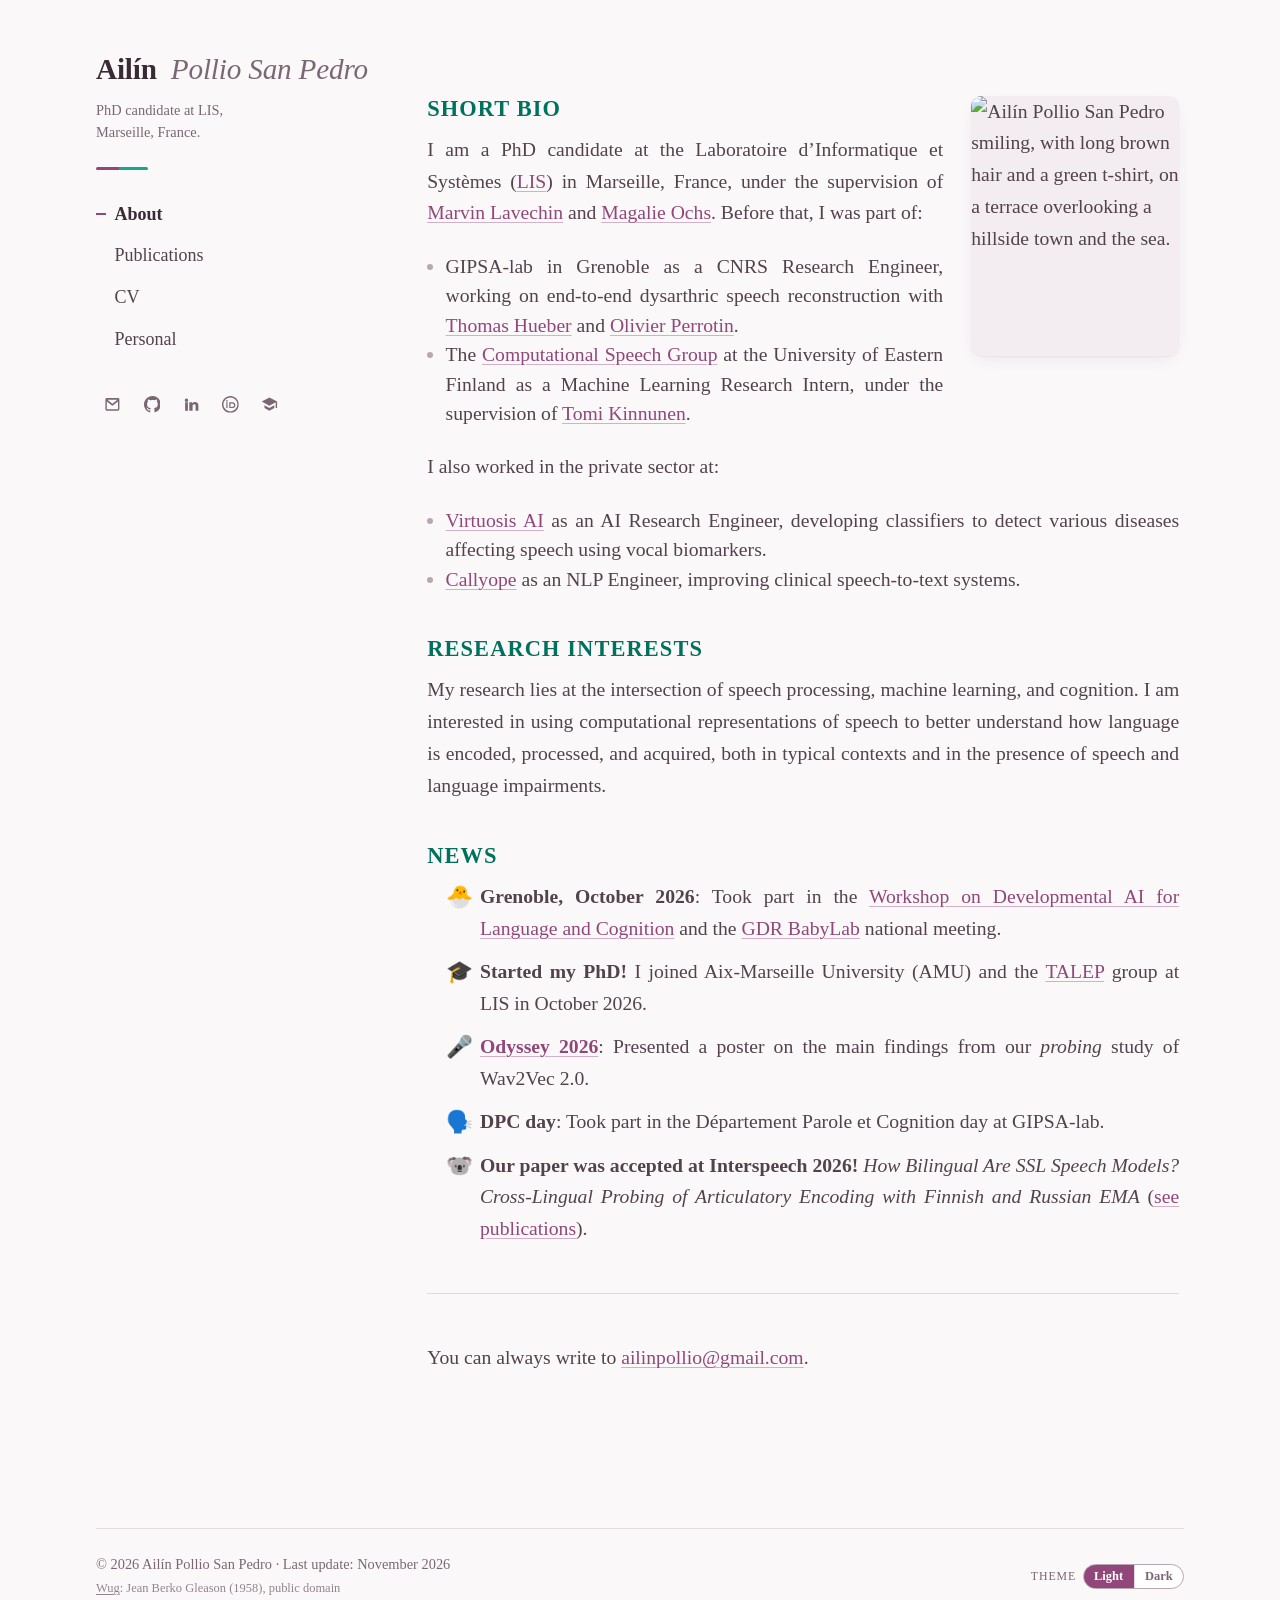
==== commit f857309e: "Update role, news and footer date; justify text" ====
--- a/index.html
+++ b/index.html
@@ -338,7 +338,7 @@
 
   <footer class="site-footer">
     <p>
-      © <span id="year">2026</span> Ailín Pollio San Pedro<br>
+      © <span id="year">2026</span> Ailín Pollio San Pedro · Last update: November 2026<br>
       <span class="credit">
         <a href="https://commons.wikimedia.org/wiki/File:WugTest.png" rel="noopener">Wug</a>:
         Jean Berko Gleason (1958)<!-- [ES] <span lang="es">, dominio público</span> --><span lang="en">, public domain</span>
--- a/assets/css/site.css
+++ b/assets/css/site.css
@@ -236,6 +236,8 @@
   margin: 2rem 0 .5rem;
 }
 .content p { margin: 0 0 1.15em; text-wrap: pretty; }
+.content p, .content li { text-align: justify; hyphens: auto; }
+.content h3, .content .cv-block__where, .content .pub__authors, .content .pub__venue { text-align: left; hyphens: manual; }
 
 .content :where(a) {
   color: var(--link);
